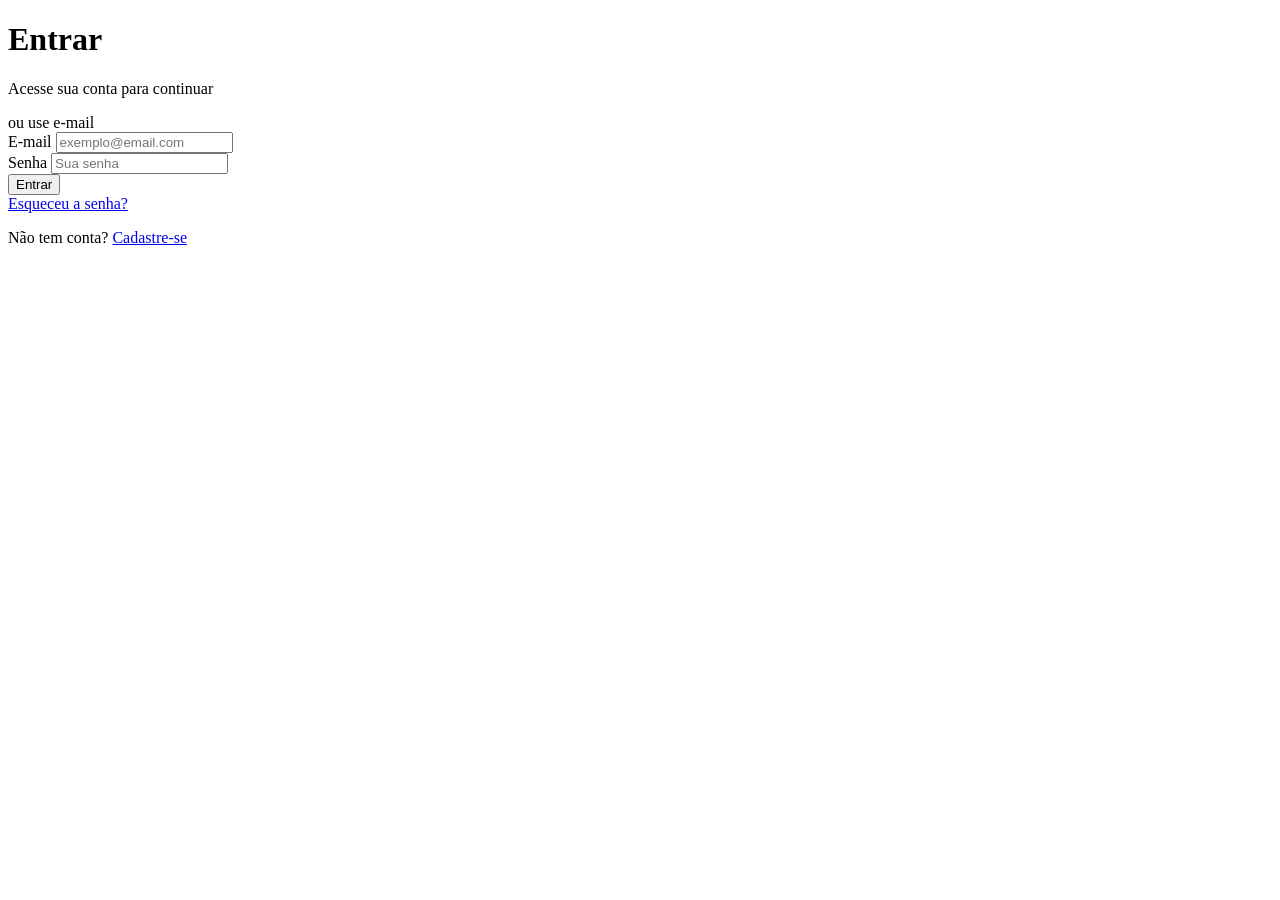
==== login.html @ d4acc5f2 "configuracoes de login" ====
<!DOCTYPE html>
<html lang="pt-br">
  <head>
    <meta charset="UTF-8" />
    <meta name="viewport" content="width=device-width, initial-scale=1.0" />
    <title>Login - Site Protótipo</title>
    <link rel="stylesheet" href="login.css" />
    <script src="https://accounts.google.com/gsi/client" async defer></script>
  </head>
  <body>
    <div class="cartao-login">
      <header class="cabecalho-login">
        <h1>Entrar</h1>
        <p>Acesse sua conta para continuar</p>
      </header>

      <section class="autenticacao-google">
        <div
          id="g_id_onload"
          data-client_id="meu-site-prototipo"
          data-context="signin"
          data-ux_mode="popup"
          data-callback="processarLoginGoogle"
          data-auto_prompt="false"
        ></div>

        <div
          class="g_id_signin"
          data-type="standard"
          data-shape="rectangular"
          data-theme="outline"
          data-text="signin_with"
          data-size="large"
          data-logo_alignment="left"
          data-width="100%"
        ></div>
      </section>

      <div class="divisor">
        <span>ou use e-mail</span>
      </div>

      <form id="formulario-login">
        <div class="grupo-entrada">
          <label for="email">E-mail</label>
          <input
            type="email"
            id="email"
            placeholder="exemplo@email.com"
            required
          />
        </div>

        <div class="grupo-entrada">
          <label for="senha">Senha</label>
          <input type="password" id="senha" placeholder="Sua senha" required />
        </div>

        <button type="submit" class="botao-acessar">Entrar</button>

        <div class="links-auxiliares">
          <a href="#">Esqueceu a senha?</a>
          <p>Não tem conta? <a href="cadastro.html">Cadastre-se</a></p>
        </div>
      </form>
    </div>

    <script>
      // Função chamada pelo Google após login bem-sucedido
      function processarLoginGoogle(resposta) {
        console.log("Token JWT recebido:", resposta.credential);
        alert("Login via Google realizado! Redirecionando...");
        // redirecionar para a home: window.location.href = "index.html";
      }

      document
        .getElementById("formulario-login")
        .addEventListener("submit", function (e) {
          e.preventDefault();
          alert("Tentativa de login manual capturada!");
        });
    </script>
  </body>
</html>
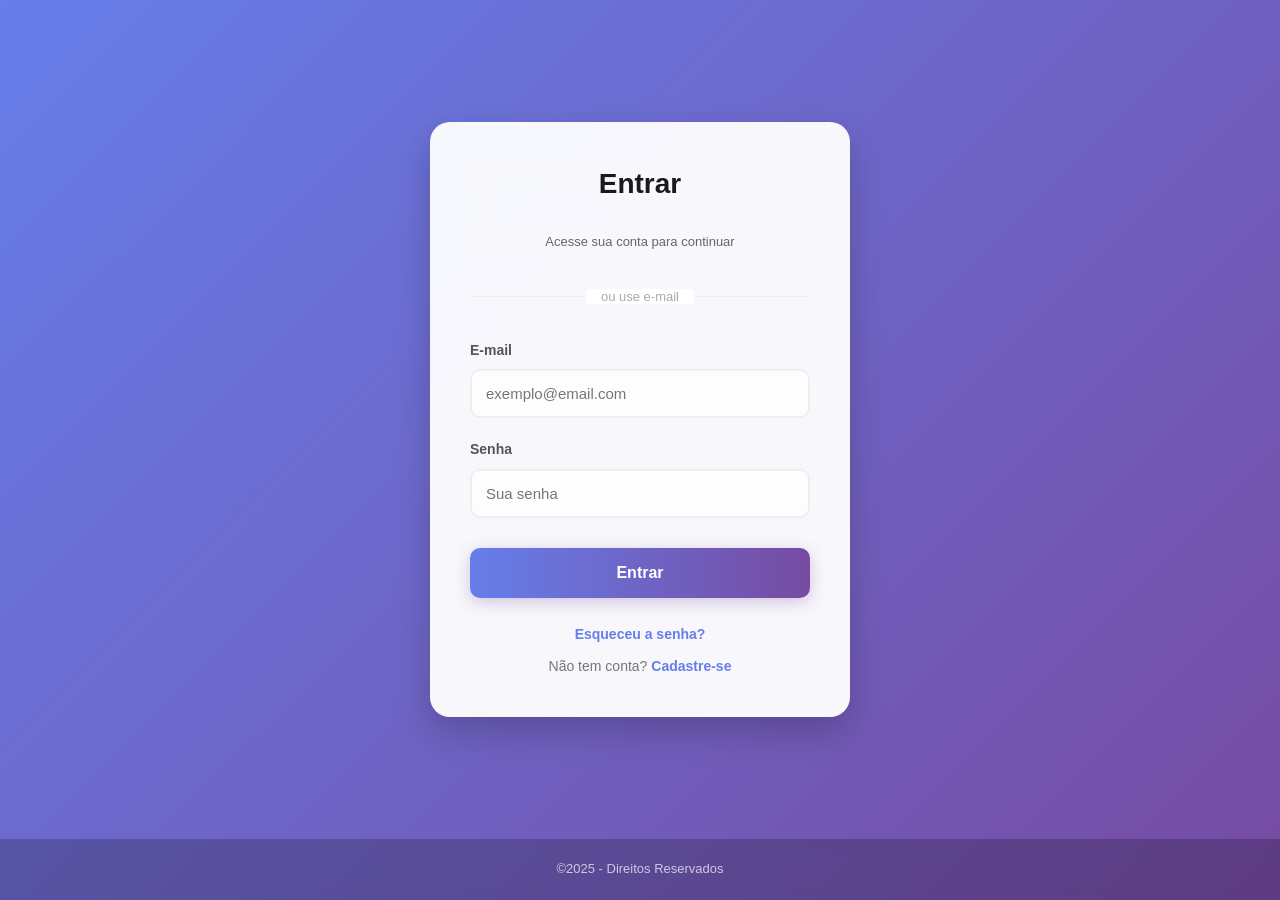
==== commit b96111fc: "cria nova pagina formulario e ajusta css unificado" ====
--- a/login.html
+++ b/login.html
@@ -4,80 +4,99 @@
     <meta charset="UTF-8" />
     <meta name="viewport" content="width=device-width, initial-scale=1.0" />
     <title>Login - Site Protótipo</title>
-    <link rel="stylesheet" href="login.css" />
+    <link rel="stylesheet" href="estilo.css" />
     <script src="https://accounts.google.com/gsi/client" async defer></script>
   </head>
   <body>
-    <div class="cartao-login">
-      <header class="cabecalho-login">
-        <h1>Entrar</h1>
-        <p>Acesse sua conta para continuar</p>
-      </header>
+    <main class="conteudo-principal">
+      <div class="cartao-login">
+        <header
+          class="cabecalho-login"
+          style="box-shadow: none; padding: 0; margin-bottom: 20px"
+        >
+          <h2 class="titulo-secao">Entrar</h2>
+          <p style="text-align: center; color: #666">
+            Acesse sua conta para continuar
+          </p>
+        </header>
 
-      <section class="autenticacao-google">
-        <div
-          id="g_id_onload"
-          data-client_id="meu-site-prototipo"
-          data-context="signin"
-          data-ux_mode="popup"
-          data-callback="processarLoginGoogle"
-          data-auto_prompt="false"
-        ></div>
+        <section class="autenticacao-google">
+          <div
+            id="g_id_onload"
+            data-client_id="meu-site-prototipo"
+            data-context="signin"
+            data-ux_mode="popup"
+            data-callback="processarLoginGoogle"
+            data-auto_prompt="false"
+          ></div>
 
-        <div
-          class="g_id_signin"
-          data-type="standard"
-          data-shape="rectangular"
-          data-theme="outline"
-          data-text="signin_with"
-          data-size="large"
-          data-logo_alignment="left"
-          data-width="100%"
-        ></div>
-      </section>
+          <div
+            class="g_id_signin"
+            data-type="standard"
+            data-shape="rectangular"
+            data-theme="outline"
+            data-text="signin_with"
+            data-size="large"
+            data-logo_alignment="left"
+            data-width="100%"
+          ></div>
+        </section>
 
-      <div class="divisor">
-        <span>ou use e-mail</span>
-      </div>
-
-      <form id="formulario-login">
-        <div class="grupo-entrada">
-          <label for="email">E-mail</label>
-          <input
-            type="email"
-            id="email"
-            placeholder="exemplo@email.com"
-            required
-          />
+        <div class="divisor">
+          <span>ou use e-mail</span>
         </div>
 
-        <div class="grupo-entrada">
-          <label for="senha">Senha</label>
-          <input type="password" id="senha" placeholder="Sua senha" required />
-        </div>
+        <form id="formulario-login" autocomplete="off">
+          <div class="grupo-entrada">
+            <label for="email">E-mail</label>
+            <input
+              type="email"
+              id="email"
+              placeholder="exemplo@email.com"
+              required
+              autocomplete="new-password"
+            />
+          </div>
 
-        <button type="submit" class="botao-acessar">Entrar</button>
+          <div class="grupo-entrada">
+            <label for="senha">Senha</label>
+            <input
+              type="password"
+              id="senha"
+              placeholder="Sua senha"
+              required
+              autocomplete="new-password"
+            />
+          </div>
 
-        <div class="links-auxiliares">
-          <a href="#">Esqueceu a senha?</a>
-          <p>Não tem conta? <a href="cadastro.html">Cadastre-se</a></p>
-        </div>
-      </form>
-    </div>
+          <button type="submit" class="botao-acessar">Entrar</button>
+
+          <div class="links-auxiliares">
+            <a href="#">Esqueceu a senha?</a>
+            <p style="margin-top: 10px">
+              Não tem conta? <a href="cadastro.html">Cadastre-se</a>
+            </p>
+          </div>
+        </form>
+      </div>
+    </main>
+
+    <footer>
+      <p>&copy;2025 - Direitos Reservados</p>
+    </footer>
 
     <script>
-      // Função chamada pelo Google após login bem-sucedido
       function processarLoginGoogle(resposta) {
-        console.log("Token JWT recebido:", resposta.credential);
-        alert("Login via Google realizado! Redirecionando...");
-        // redirecionar para a home: window.location.href = "index.html";
+        alert("Login via Google realizado! Redirecionando para o cadastro...");
+        window.location.href = "cadastro.html";
       }
 
       document
         .getElementById("formulario-login")
         .addEventListener("submit", function (e) {
           e.preventDefault();
-          alert("Tentativa de login manual capturada!");
+          alert("Login realizado! Redirecionando para o cadastro...");
+          window.location.href = "cadastro.html";
         });
     </script>
   </body>
--- a/estilo.css
+++ b/estilo.css
@@ -0,0 +1,247 @@
+* {
+  margin: 0;
+  padding: 0;
+  box-sizing: border-box;
+  font-family: "Inter", "Segoe UI", Roboto, Helvetica, Arial, sans-serif;
+}
+
+body {
+  background: linear-gradient(135deg, #667eea 0%, #764ba2 100%);
+  color: #333;
+  line-height: 1.6;
+  display: flex;
+  flex-direction: column;
+  min-height: 100vh;
+}
+
+/* Header e Navegação */
+header {
+  background-color: rgba(255, 255, 255, 0.1);
+  backdrop-filter: blur(10px);
+  padding: 15px;
+  text-align: center;
+  border-bottom: 1px solid rgba(255, 255, 255, 0.2);
+}
+
+header h1 {
+  color: #ffffff;
+  font-size: 22px;
+  letter-spacing: 1px;
+}
+
+header p {
+  color: rgba(255, 255, 255, 0.8);
+  font-size: 13px;
+}
+
+.navegacao ul {
+  list-style: none;
+  display: flex;
+  justify-content: center;
+  gap: 20px;
+  margin-top: 10px;
+}
+
+.navegacao li a {
+  color: #ffffff;
+  text-decoration: none;
+  font-weight: 500;
+  font-size: 13px;
+  transition: opacity 0.3s;
+}
+
+.navegacao li a:hover {
+  opacity: 0.7;
+}
+
+/* Containers Principais */
+.conteudo-principal {
+  flex: 1;
+  display: flex;
+  align-items: center;
+  justify-content: center;
+  width: 100%;
+  padding: 20px;
+}
+
+/* Cartão de Login (Glassmorphism) */
+.cartao-login {
+  background: rgba(255, 255, 255, 0.95);
+  padding: 40px;
+  border-radius: 20px;
+  box-shadow: 0 15px 35px rgba(0, 0, 0, 0.2);
+  width: 100%;
+  max-width: 420px;
+  transition: transform 0.3s ease;
+}
+
+.cartao-login:hover {
+  transform: translateY(-5px);
+}
+
+/* Formulário de Cadastro (Estilo Diferente) */
+.formulario-container {
+  background: #ffffff;
+  padding: 40px;
+  border-radius: 15px;
+  box-shadow: 0 10px 25px rgba(0, 0, 0, 0.1);
+  width: 100%;
+  max-width: 900px;
+}
+
+.titulo-secao {
+  text-align: center;
+  margin-bottom: 25px;
+  color: #1a1a1a;
+  font-size: 28px;
+  font-weight: 700;
+}
+
+/* Grid do Formulário de Cadastro */
+.formulario-completo {
+  display: grid;
+  grid-template-columns: 1fr 1fr;
+  gap: 20px;
+}
+
+/* Elementos de Formulário */
+.campo-entrada,
+.grupo-entrada {
+  display: flex;
+  flex-direction: column;
+  margin-bottom: 20px;
+}
+
+label {
+  margin-bottom: 8px;
+  font-weight: 600;
+  font-size: 14px;
+  color: #555;
+}
+
+input,
+select {
+  padding: 14px;
+  border: 2px solid #eee;
+  border-radius: 10px;
+  font-size: 15px;
+  transition: all 0.3s ease;
+  background-color: #fdfdfd;
+}
+
+input:focus,
+select:focus {
+  outline: none;
+  border-color: #667eea;
+  box-shadow: 0 0 0 4px rgba(102, 126, 234, 0.1);
+  background-color: #fff;
+}
+
+.campo-cheio {
+  grid-column: span 2;
+}
+
+/* Botões */
+.botao-cadastrar,
+.botao-acessar {
+  width: 100%;
+  padding: 16px;
+  background: linear-gradient(to right, #667eea, #764ba2);
+  color: white;
+  border: none;
+  border-radius: 10px;
+  cursor: pointer;
+  font-size: 16px;
+  font-weight: 700;
+  transition: all 0.3s ease;
+  margin-top: 10px;
+  box-shadow: 0 4px 15px rgba(118, 75, 162, 0.3);
+}
+
+.botao-cadastrar:hover,
+.botao-acessar:hover {
+  transform: scale(1.02);
+  box-shadow: 0 6px 20px rgba(118, 75, 162, 0.4);
+  filter: brightness(1.1);
+}
+
+/* Divisor e Google Login */
+.divisor {
+  margin: 30px 0;
+  text-align: center;
+  position: relative;
+}
+
+.divisor::before {
+  content: "";
+  position: absolute;
+  top: 50%;
+  left: 0;
+  right: 0;
+  height: 1px;
+  background: #eee;
+  z-index: 1;
+}
+
+.divisor span {
+  background: #fff;
+  padding: 0 15px;
+  color: #aaa;
+  font-size: 13px;
+  position: relative;
+  z-index: 2;
+}
+
+.autenticacao-google {
+  margin-bottom: 25px;
+}
+
+/* Links Auxiliares */
+.links-auxiliares {
+  margin-top: 25px;
+  text-align: center;
+  font-size: 14px;
+  color: #777;
+}
+
+.links-auxiliares a {
+  color: #667eea;
+  text-decoration: none;
+  font-weight: 700;
+  transition: color 0.3s;
+}
+
+.links-auxiliares a:hover {
+  color: #764ba2;
+  text-decoration: underline;
+}
+
+/* Footer */
+footer {
+  background-color: rgba(0, 0, 0, 0.2);
+  backdrop-filter: blur(5px);
+  color: white;
+  text-align: center;
+  padding: 20px;
+  margin-top: auto;
+}
+
+footer p {
+  font-size: 13px;
+  opacity: 0.7;
+}
+
+/* Responsividade */
+@media (max-width: 768px) {
+  .formulario-completo {
+    grid-template-columns: 1fr;
+  }
+
+  .campo-cheio {
+    grid-column: span 1;
+  }
+
+  .cartao-login {
+    padding: 30px 20px;
+  }
+}
